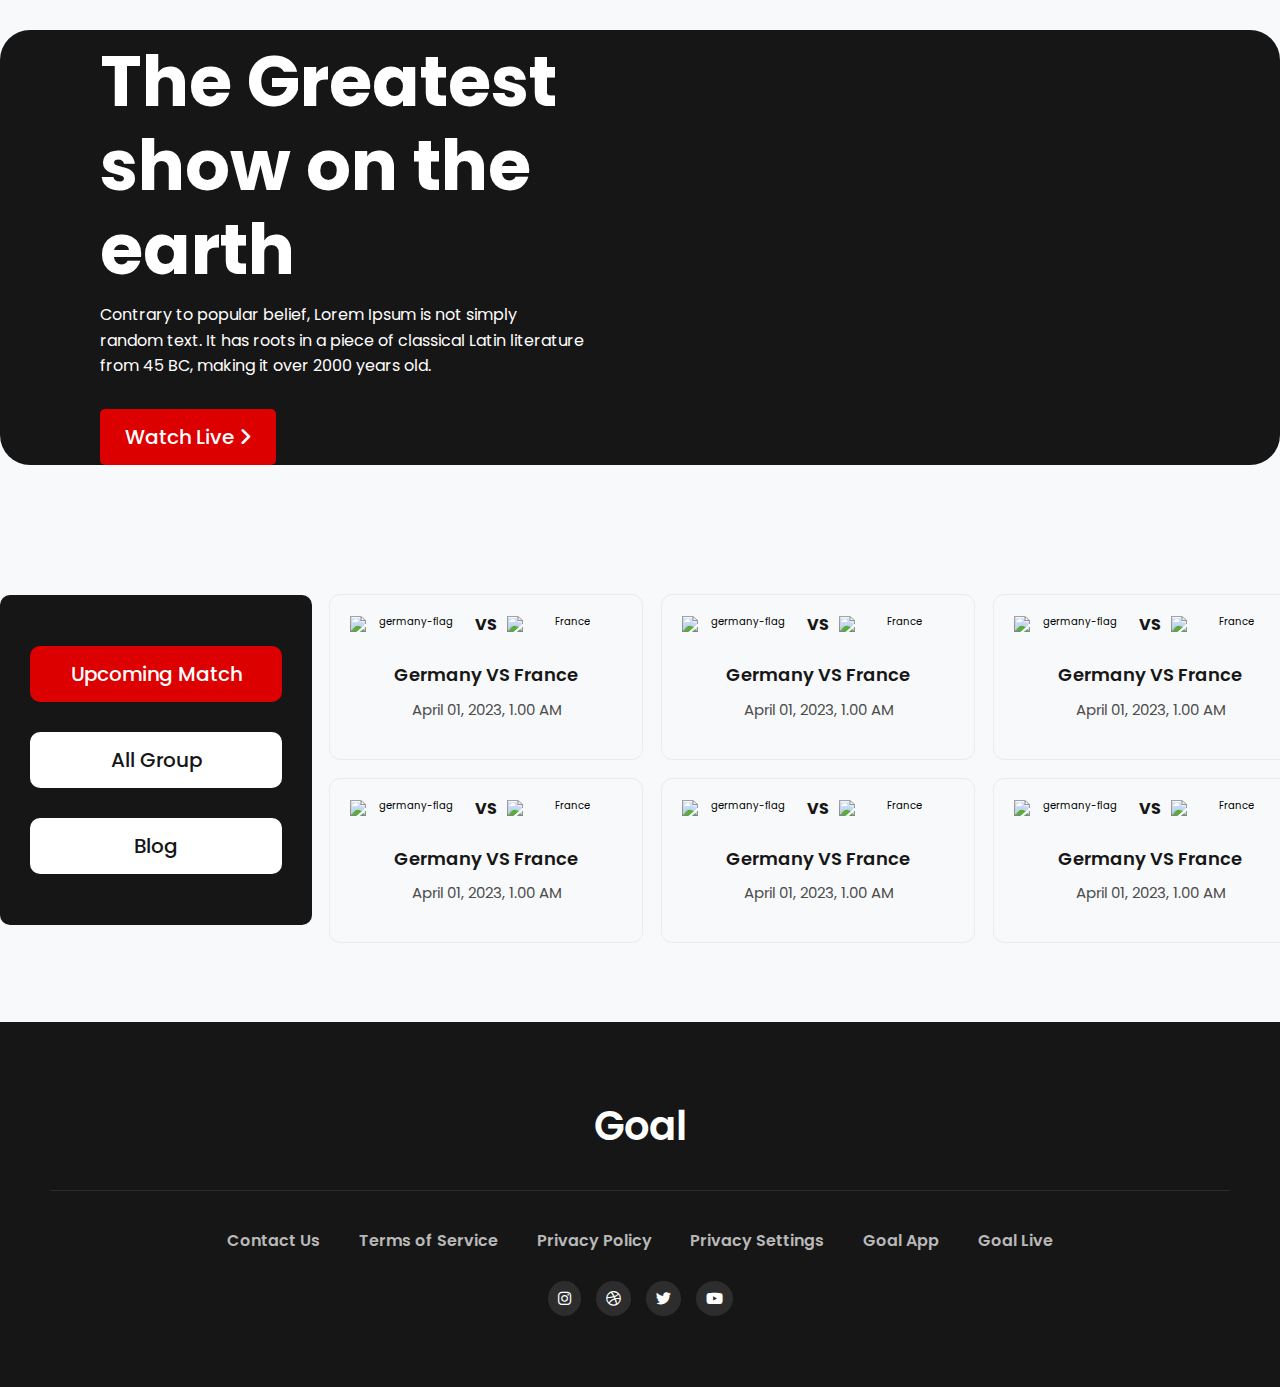
==== resources/match.html @ b2fe671b "I add a upcoming matches pages" ====
<!DOCTYPE html>
<html lang="en">
<head>
    <meta charset="UTF-8">
    <meta http-equiv="X-UA-Compatible" content="IE=edge">
    <meta name="viewport" content="width=device-width, initial-scale=1.0">
    <title>FIFA World Cup Qatar 2022</title>

    <!-- Favicon LInk -->
    <link rel="shortcut icon" href="../assets/favicon.png" type="image/x-icon">

    <!-- Google Fonts Links -->
    <link rel="preconnect" href="https://fonts.googleapis.com">
    <link rel="preconnect" href="https://fonts.gstatic.com" crossorigin>
    <link href="https://fonts.googleapis.com/css2?family=Poppins:wght@400;600;700&family=Roboto:wght@400;500;700&display=swap" rel="stylesheet">

    <!-- Font-Awesome CDN Link -->
    <link rel="stylesheet" href="https://cdnjs.cloudflare.com/ajax/libs/font-awesome/6.1.1/css/all.min.css"/>

    <!-- Main CSS File Link -->
    <link rel="stylesheet" href="../css/style.css">
    <link rel="stylesheet" href="./match.css">
</head>
<body>

    <!-- Start Header Section MarkUp -->
    <header class="container">
        <div class="row">
            <div class="header-items">
                <div class="header-left">
                    <h1>The Greatest show on the earth</h1>
                    <p>Contrary to popular belief, Lorem Ipsum is not simply</p>
                    <p>random text. It has roots in a piece of classical Latin literature</p>
                    <p>from 45 BC, making it over 2000 years old.</p>

                    <a href="#" class="btn btn-live">Watch Live <i class="fa-solid fa-angle-right"></i></a>
                </div>
                <div class="header-right">
                    <img src="../assets/Banner Image.png" alt="">
                </div>
            </div>
        </div>
    </header>
    <!-- End Header Section MarkUp -->

    <!--  Start Blog Section MarkUp -->
    <section class="container">
        <div class="row">
            <div class="blog-items">
                <div class="blog-navigator-btn">
                    <ul>
                        <li><a href="#" class="btn-Active btn-inActive">Upcoming Match</a></li>
                        <li><a href="#" class="btn-inActive">All Group</a></li>
                        <li><a href="#" class="btn-inActive">Blog</a></li>
                    </ul>
                </div>
                <div class="matches">
                    <div class="match-card">
                        <div class="flag-align">
                            <img src="../assets/germany Flag.png" alt="germany-flag">
                            <h5>VS</h5>
                            <img src="../assets/Flag.png" alt="France">
                        </div>
                        <div class="card-details">
                            <h4>Germany VS France</h4>
                            <h6>April 01, 2023, 1.00 AM</h6>
                        </div>
                    </div>
                    <div class="match-card">
                        <div class="flag-align">
                            <img src="../assets/germany Flag.png" alt="germany-flag">
                            <h5>VS</h5>
                            <img src="../assets/Flag.png" alt="France">
                        </div>
                        <div class="card-details">
                            <h4>Germany VS France</h4>
                            <h6>April 01, 2023, 1.00 AM</h6>
                        </div>
                    </div>
                    <div class="match-card">
                        <div class="flag-align">
                            <img src="../assets/germany Flag.png" alt="germany-flag">
                            <h5>VS</h5>
                            <img src="../assets/Flag.png" alt="France">
                        </div>
                        <div class="card-details">
                            <h4>Germany VS France</h4>
                            <h6>April 01, 2023, 1.00 AM</h6>
                        </div>
                    </div>
                    <div class="match-card">
                        <div class="flag-align">
                            <img src="../assets/germany Flag.png" alt="germany-flag">
                            <h5>VS</h5>
                            <img src="../assets/Flag.png" alt="France">
                        </div>
                        <div class="card-details">
                            <h4>Germany VS France</h4>
                            <h6>April 01, 2023, 1.00 AM</h6>
                        </div>
                    </div>
                    <div class="match-card">
                        <div class="flag-align">
                            <img src="../assets/germany Flag.png" alt="germany-flag">
                            <h5>VS</h5>
                            <img src="../assets/Flag.png" alt="France">
                        </div>
                        <div class="card-details">
                            <h4>Germany VS France</h4>
                            <h6>April 01, 2023, 1.00 AM</h6>
                        </div>
                    </div>
                    <div class="match-card">
                        <div class="flag-align">
                            <img src="../assets/germany Flag.png" alt="germany-flag">
                            <h5>VS</h5>
                            <img src="../assets/Flag.png" alt="France">
                        </div>
                        <div class="card-details">
                            <h4>Germany VS France</h4>
                            <h6>April 01, 2023, 1.00 AM</h6>
                        </div>
                    </div>
                </div>
            </div>
        </div>
    </section>
    <!--  End Blog Section MarkUp -->

    <!-- Start Footer Section MarkUp -->

    <footer class="container footer-bg">
        <div class="row">
            <div class="footer-items">
                <h2>Goal</h2>
                <div class="footer-menu">
                    <ul>
                        <li><a href="#">Contact Us</a></li>
                        <li><a href="#">Terms of Service</a></li>
                        <li><a href="#">Privacy Policy</a></li>
                        <li><a href="#">Privacy Settings</a></li>
                        <li><a href="#">Goal App</a></li>
                        <li><a href="#">Goal Live</a></li>
                    </ul>
                </div>
                <div class="social-icons">
                    <ul>
                        <li><a href="#"><i class="fa-brands fa-instagram"></i></a></li>
                        <li><a href="#"><i class="fa-brands fa-dribbble"></i></a></li>
                        <li><a href="#"><i class="fa-brands fa-twitter"></i></a></li>
                        <li><a href="#"><i class="fa-brands fa-youtube"></i></a></li>
                    </ul>
                </div>
            </div>
        </div>
    </footer>
    <!-- End Footer Section MarkUp -->
    
</body>
</html>
---- css/style.css ----
/* ==================== */
/* ====== RESET ======= */
/* ==================== */

*{
    margin: 0;
    padding: 0;
    box-sizing: border-box;
}

html{
    font-size: 62.5%;
    line-height: 1.2;
}

body{
    font-family: 'Poppins', sans-serif;
    /* font-family: 'Roboto', sans-serif; */
}

ul{
    display: flex;
    align-items: center;
}

ul li{
    list-style: none;
    cursor: pointer;
}

a{
    text-decoration: none;
}


/* ======= Resusable Components ======= */

.container{
    max-width: 160rem;
    margin: 0 auto;
    background-color: var(--container-bg);
    padding-top: 3rem;
}

.row{
    max-width: 132.1rem;
    margin: 0 auto;
}

/* Colors */

:root{
    --primary-color: #161616;
    --primary-color-2: rgb(22, 22, 22, 70%);
    --secondary-color: #DD0000;
    --text-color-1: #B9B9B9;
    --white: #FFFFFF;
    --container-bg: #f8f9fa;
}


h1{
    font-size: 7rem;
    font-weight: 700;
    color: var(--white);
    margin-bottom: 1rem;
}

h2{
    font-size: 4rem;
    font-weight: 600;
    color: var(--white);
}

h4{
    font-size: 1.8rem;
    font-weight: 600;
    color: var(--primary-color);
    margin-bottom: 1.5rem;
}

p{
    font-size: 1.6rem;
    font-weight: 400;
    color: var(--white);
    line-height: 1.6;
}

img{
    width: 100%;
}

/* BUTON */

.btn:link,
.btn:visited,
.btn{
    background: var(--secondary-color);
    color: var(--white);
    font-size: 2rem;
    font-weight: 500;
    padding: 1.6rem 2.5rem;
    border-radius: .5rem;
    cursor: pointer;
    display: inline-block;
}

.btn-inActive:link,
.btn-inActive:visited,
.btn-inActive{
    background: var(--white);
    color: var(--primary-color);
    font-size: 2rem;
    font-weight: 500;
    padding: 1.6rem 0;
    border-radius: 1rem;
    width: 25.2rem;
    display: inline-block;
    text-align: center;
    cursor: pointer;
}

.btn-Active{
    background: var(--secondary-color)!important;
    color: var(--white)!important;
}

/* Blog Cards */

.card{
    max-width: 31.2rem;
    box-shadow: rgba(0, 0, 0, 0.05) 0px 0px 0px 1px;
    border-radius: 1rem;
}

.card .card-details{
    padding: 1rem 2rem 2rem 2rem;
}

.card .card-details .btn-transfer{
    border: .1rem solid var(--primary-color-2);
    padding: .4rem .9rem;
    border-radius: .5rem;
    color: var(--primary-color);
    font-size: 1.6rem;
    font-weight: 600;
    margin: .7rem 0;
    display: inline-block;
}

.card .card-details .blog-history a {
    color: var(--primary-color-2);
    font-size: 1.6rem;
    margin-right: 2rem;
    
}

.card .card-details .blog-history a:last-child{
    margin-right: 0;
}


/* ====== Start Header Section Design ====== */

.header-items{
    display: grid;
    grid-template-columns: repeat(2, 1fr);
    align-items: center;
    background: var(--primary-color);
    padding: 1rem 7rem 0 10rem;
    border-radius: 3rem;
}

.header-items .header-left{
    max-width: 53rem;
}

.header-items .header-left p:nth-child(4){
    margin-bottom: 3rem;
}

/* ====== Start Blog Section Design ====== */

.blog-items{
    display: grid;
    grid-template-columns: 33rem auto;
    justify-content: space-between;
    margin-top: 10rem;
    padding-bottom: 8rem;
}

.blog-items .blog-navigator-btn{
    background: var(--primary-color);
    display: flex;
    justify-content: center;
    align-items: center;
    border-radius: 1rem;
    width: 31.2rem;
    height: 33rem;
}

.blog-items .blog-navigator-btn ul{
    flex-direction: column;
}

.blog-items .blog-navigator-btn ul li{
    margin-bottom: 3rem;
}

.blog-items .blog-navigator-btn ul li:last-child{
    margin-bottom: 0rem;
}

.blog-items .blogs{
    display: grid;
    grid-template-columns: repeat(3, 31.2rem);
    gap: 2rem;
    justify-content: center;
    align-items: center;
}

/* ====== Start Footer Section Design ====== */

.footer-bg{
    background: var(--primary-color);
}

.footer-items{
    text-align: center;
    padding: 5rem;
}

.footer-items h2{
    border-bottom: .1rem solid rgba(255, 255, 255, 10%);
    padding-bottom: 4rem;
}

.footer-items .footer-menu{
    width: 70%;
    margin: 4rem auto;
}

.footer-items .footer-menu ul{
    justify-content: space-between;
    align-items: center;
}

.footer-items .footer-menu ul li a{
    font-size: 1.6rem;
    color: var(--text-color-1);
    font-weight: 600;
}


.footer-items .social-icons{
    margin: 3rem 0;
 }

 .footer-items .social-icons ul{
    justify-content: center;
    align-items: center;
 }

 .footer-items .social-icons ul li{
    margin-left: 1.5rem;
 }

 .footer-items .social-icons ul li:first-child{
    margin-left: 0;
 }

 .footer-items .social-icons ul li a{
    color: var(--white);
 }

 .footer-items .social-icons ul li a i::before{
    background: rgb(255, 255, 255, 10%);
    width: 1.5rem;
    height: 1.5rem;
    border-radius: 50%;
    font-size: 1.5rem;
    padding: 1rem;
    transition: .3s;
}

.footer-items .social-icons ul li a:hover i::before{
    background: var(--secondary-color);
}
---- resources/match.css ----
/* Upcoming Match Card Design */



.matches {
    display: grid;
    grid-template-columns: repeat(3, 31.2rem);
    gap: 2rem;
    justify-content: center;
    align-items: center;
}

.matches .match-card{
    max-width: 31.2rem;
    box-shadow: rgba(0, 0, 0, 0.05) 0px 0px 0px 1px;
    border-radius: 1rem;
    padding: 2rem;
    text-align: center;
}

.matches .match-card .flag-align{
    display: flex;
    align-items: center;
    justify-content: space-between;
}

.matches .match-card .flag-align h5{
    font-size: 1.6rem;
    font-weight: 700;
    color: #161616;
    margin: 0 1rem;
}
.matches .match-card .card-details h4{
    margin-top: 3rem;
}

.matches .match-card .card-details h6{
    font-size: 1.5rem;
    font-weight: 400;
    color: #4D4D4D;
    margin-bottom: 2rem;
}
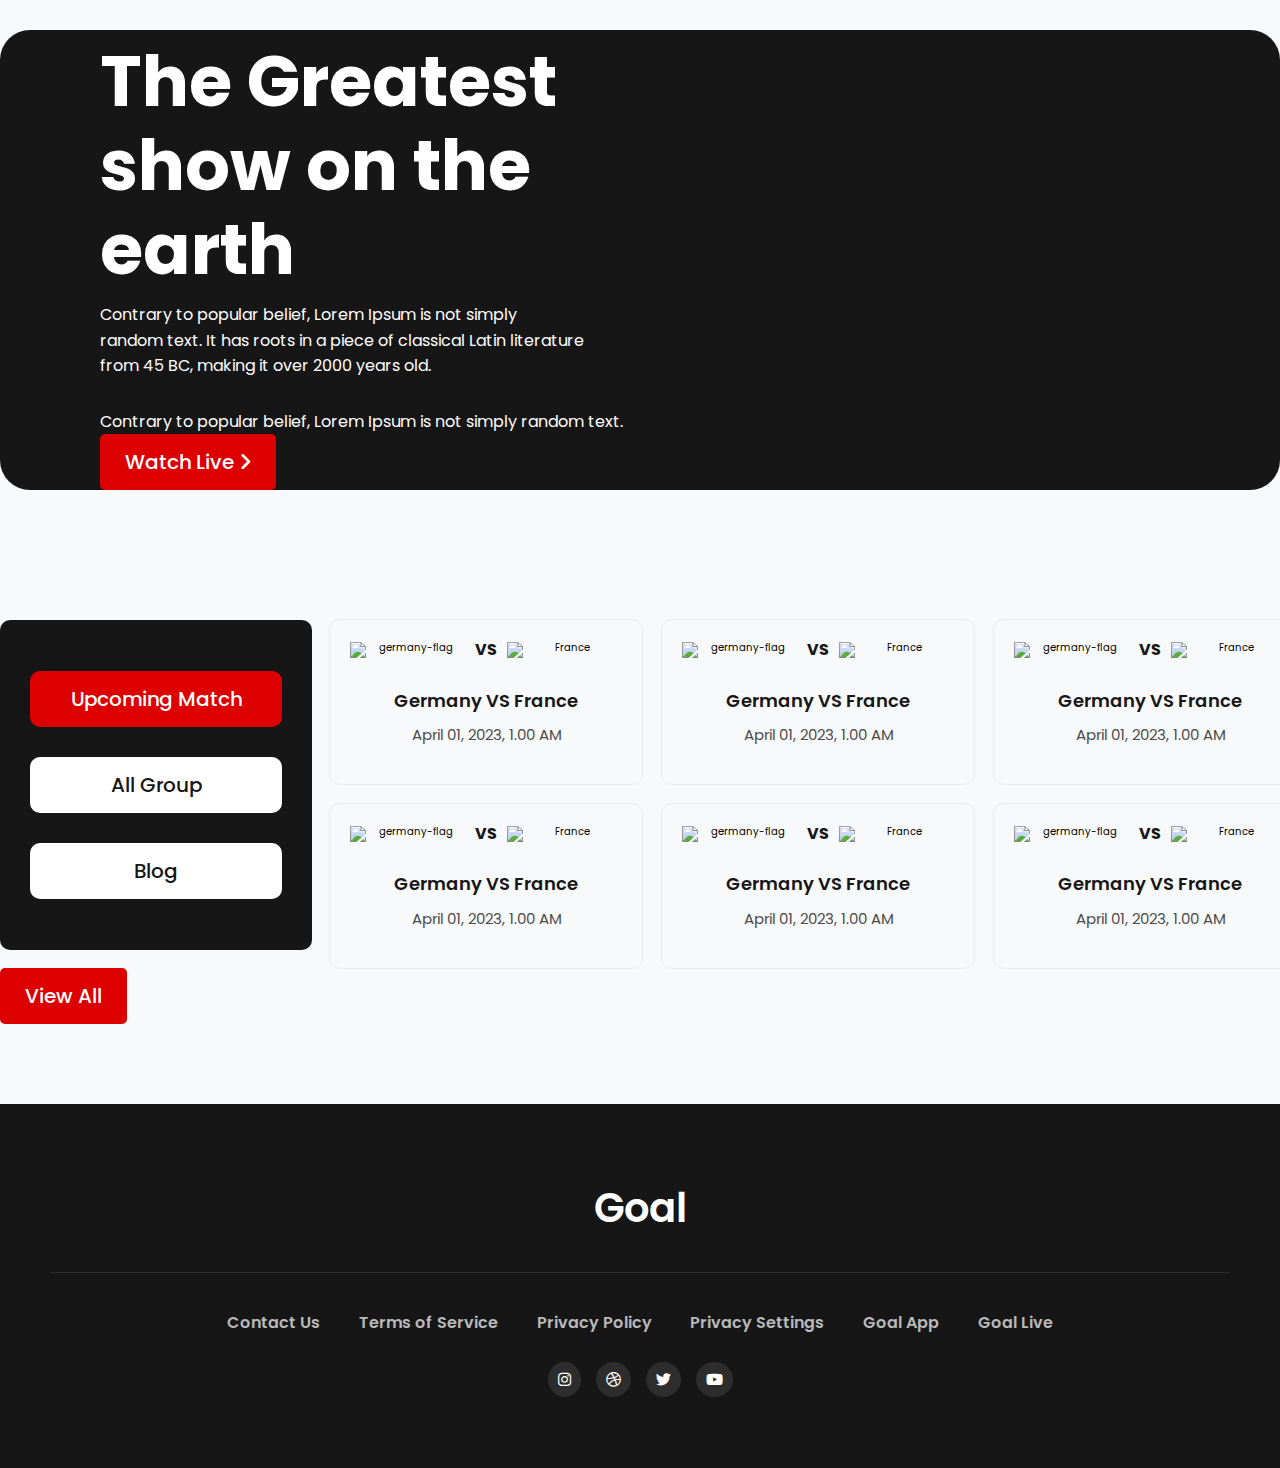
==== commit ad638fd8: "I have added group page and designed with full responsive" ====
--- a/resources/match.html
+++ b/resources/match.html
@@ -20,6 +20,9 @@
     <!-- Main CSS File Link -->
     <link rel="stylesheet" href="../css/style.css">
     <link rel="stylesheet" href="./match.css">
+
+    <!-- Responsive CSS File Link -->
+    <link rel="stylesheet" href="../css/responsive.css">
 </head>
 <body>
 
@@ -29,10 +32,10 @@
             <div class="header-items">
                 <div class="header-left">
                     <h1>The Greatest show on the earth</h1>
-                    <p>Contrary to popular belief, Lorem Ipsum is not simply</p>
-                    <p>random text. It has roots in a piece of classical Latin literature</p>
-                    <p>from 45 BC, making it over 2000 years old.</p>
-
+                    <p class="display-none2">Contrary to popular belief, Lorem Ipsum is not simply</p>
+                    <p class="display-none2">random text. It has roots in a piece of classical Latin literature</p>
+                    <p class="display-none2">from 45 BC, making it over 2000 years old.</p>
+                    <p class="display-none">Contrary to popular belief, Lorem Ipsum is not simply random text.</p>
                     <a href="#" class="btn btn-live">Watch Live <i class="fa-solid fa-angle-right"></i></a>
                 </div>
                 <div class="header-right">
@@ -50,8 +53,8 @@
                 <div class="blog-navigator-btn">
                     <ul>
                         <li><a href="#" class="btn-Active btn-inActive">Upcoming Match</a></li>
-                        <li><a href="#" class="btn-inActive">All Group</a></li>
-                        <li><a href="#" class="btn-inActive">Blog</a></li>
+                        <li><a href="./group.html" class="btn-inActive">All Group</a></li>
+                        <li><a href="../index.html" class=" btn-inActive">Blog</a></li>
                     </ul>
                 </div>
                 <div class="matches">
@@ -122,6 +125,7 @@
                         </div>
                     </div>
                 </div>
+                <div class="display-none m-t"><a href="#" class="btn display-none">View All</a></div>
             </div>
         </div>
     </section>
--- a/resources/match.css
+++ b/resources/match.css
@@ -43,3 +43,99 @@
     margin-bottom: 2rem;
 }
 
+
+/* All Groups Card Design */
+
+.groups h2{
+    text-align: center;
+    color: #161616;
+    margin-bottom: 3rem;
+}
+
+.group-items{
+    display: grid;
+    grid-template-columns: repeat(4, 23rem);
+    gap: 1rem;
+    justify-content: center;
+    align-items: center;
+}
+
+.group-items .group-card{
+    border: .1rem solid rgba(22, 22, 22,10%);
+    
+}
+
+.group-items .group-card .border-bottom{
+    border-bottom: .1rem solid rgba(22, 22, 22,10%);
+    padding: 1rem 0 0 2rem; 
+}
+
+.group-items .group-card h4{
+    font-size: 2.5rem;
+    font-weight: 600;
+    color: #161616;
+}
+
+.group-items .group-card .padding-inside{
+    padding: 1rem 0 0 2rem; 
+}
+
+.group-items .group-card .padding-inside h6{
+    font-size: 1.8rem;
+    color: rgba(22, 22, 22, 80%);
+    font-weight: 600;
+    margin-bottom: 2rem;
+}
+
+/* Nike Ball Hub Section Design */
+
+.nike-ball-items{
+    display: flex;
+    height: 40rem;
+}
+
+.nike-ball-items .nike-ball-left{
+    flex: 30%;
+}
+
+.nike-ball-items .nike-ball-left .position-fixed{
+    position: relative;
+}
+.nike-ball-items .nike-ball-left .position-fixed img{
+    width: 40.9rem;
+    position: absolute;
+    top: -2rem;
+    right: -20rem;
+    z-index: 999;
+}
+
+.nike-ball-items .nike-ball-right{
+    flex: 70%;
+    background: #DD0000;
+    clip-path: polygon(0 0, 100% 0, 100% 90%, 25% 90%);
+}
+
+.nike-ball-items .nike-ball-right .right-items{
+    padding-top: 6rem;
+    margin-left: 23rem;
+}
+
+.nike-ball-items .nike-ball-right .right-items h4{
+    font-size: 4rem;
+    color: #FFFFFF;
+    font-weight: 700;
+}
+
+.nike-ball-items .nike-ball-right .right-items p{
+    font-size: 1.4rem;
+    color: #FFFFFF;
+    font-weight: 400;
+    width: 80%;
+    margin-bottom: 4rem;
+}
+
+.nike-ball-items .nike-ball-right .right-items .btn-explore{
+    background: #FFFFFF ;
+    color: #DD0000;
+}
+
--- a/css/responsive.css
+++ b/css/responsive.css
@@ -0,0 +1,343 @@
+
+/* ==== Start Responsive Design ==== */
+
+@media only screen and (max-width : 1200px) {
+    .container{
+        max-width: 120rem;
+        
+    }
+    
+    .row{
+        max-width: 114rem;
+        margin: 0 auto;
+    }
+
+    .blog-items{
+        grid-template-columns: auto auto;
+    }
+
+    .blog-items .blogs{
+        grid-template-columns: repeat(3, 1fr);
+    }
+
+    .card{
+        max-width: 25rem;
+    }
+
+    .matches {
+        grid-template-columns: repeat(2, 31.2rem);
+        width: 70%;
+    }
+
+    .group-items{
+        grid-template-columns: repeat(3, 25rem);
+    }
+    
+    
+}
+
+
+@media only screen and (max-width : 992px) {
+
+    html{
+        font-size: 57.5%;
+        line-height: 1.1;
+    }
+
+    
+    h1{
+        font-size: 4.5rem;
+        margin-bottom: .5rem;
+    }
+
+    h2{
+        font-size: 3rem;
+    }
+
+    h4{
+        font-size: 1.8rem;
+        margin: 2rem 0;
+    }
+
+    p{
+        font-size: 1.5rem;
+        line-height: 1.5;
+        margin: 1rem 0;
+
+    }
+
+    .container{
+        max-width: 99.2rem;
+        
+    }
+    
+    .row{
+        max-width: 90rem;
+        margin: 0 auto;
+    }
+
+    .blog-items{
+        flex-direction: column;
+        justify-content: center;
+        align-items: center;
+        margin-top: 4rem;
+    }
+
+    .blog-items .blog-navigator-btn{
+        background: transparent;
+        width: 100%;
+        height: 10rem;
+        display: inline-block;
+    }
+    
+
+    .blog-items .blog-navigator-btn ul{
+        flex-direction: row;
+        align-items: center;
+        justify-content: space-between;
+    }
+
+    .blog-items .blog-navigator-btn ul li{
+        margin-bottom: 0;
+    }
+
+    .btn-inActive:link,
+    .btn-inActive:visited,
+    .btn-inActive{
+        width: 25rem;
+    }
+
+    .blog-items .blogs{
+        grid-template-columns: repeat(2, auto);
+    }
+
+    .card{
+        max-width: 50rem;
+    }
+
+    .matches {
+        width: 100%;
+    }
+
+    .display-none{
+        display: block;
+    }
+
+    .display-none2{
+        display: none;
+    }
+
+    .footer-items .footer-menu{
+        width: 100%;
+        
+    }
+    
+    .footer-items .footer-menu ul{
+        grid-template-columns: repeat(4, auto);
+        justify-content: space-around;
+        row-gap: 2rem;
+    }
+    
+    .footer-items .footer-menu ul li a{
+        font-size: 1.6rem;
+    }
+
+}
+
+
+@media only screen and (max-width : 834px){
+    .container{
+        max-width: 83.4rem;
+        
+    }
+    
+    .row{
+        max-width: 78rem;
+        margin: 0 auto;
+    }
+
+    .header-items {
+        padding: 1rem 5rem 0 7rem;
+    }
+
+    h1{
+        font-size: 4rem;
+    }
+
+    .group-items{
+        grid-template-columns: repeat(2, 27rem);
+    }
+
+    .d-n{
+        display: none;
+    }
+
+
+}
+
+@media only screen and (max-width : 768px){
+    .container{
+        max-width: 76.8rem;
+        
+    }
+    
+    .row{
+        max-width: 70rem;
+        margin: 0 auto;
+    }
+
+    .header-items {
+        padding: 1rem 4rem 0 5rem;
+    }
+
+    h1{
+        font-size: 3.5rem;
+    }
+
+    h4{
+        font-size: 1.6rem;
+    }
+
+    p{
+        font-size: 1.4rem;
+    }
+
+    .btn-inActive:link,
+    .btn-inActive:visited,
+    .btn-inActive{
+        width: 22rem;
+    }
+
+
+}
+
+
+@media only screen and (max-width : 576px){
+    .container{
+        max-width: 57.6rem;
+        
+    }
+    
+    .row{
+        max-width: 55rem;
+        margin: 0 auto;
+    }
+
+    .header-items{
+        grid-template-columns: repeat(1, 1fr);
+        text-align: center;
+        border-radius: 1rem;
+    }
+
+    .header-items .header-left {
+        max-width: 30rem;
+        margin: 4rem auto;
+    }
+
+    .header-items .header-left p{
+        margin: 2rem 0;
+    }
+
+    .header-items .header-right{
+        width: 90%;
+        margin: 0 auto;
+    }
+
+    h1{
+        font-size: 3rem;
+    }
+
+    h4{
+        font-size: 1.6rem;
+    }
+
+    .blog-items{
+        margin-top: 0;
+    }
+
+    .blog-items .blog-navigator-btn{
+        height: auto;
+        margin-bottom: 3rem;
+    }
+
+    .blog-items .blog-navigator-btn ul{
+        flex-direction: column;
+        row-gap: 2rem;
+    }
+
+    .blog-items .blogs{
+        grid-template-columns: repeat(1, auto);
+    }
+
+    .matches {
+        grid-template-columns: repeat(1, auto);
+    }
+
+    .footer-items .footer-menu ul{
+        grid-template-columns: repeat(1, auto);
+    }
+
+}
+
+
+@media only screen and (max-width : 480px){
+
+    html{
+        font-size: 53.5%;
+    }
+
+    .container{
+        max-width: 48rem;
+        
+    }
+    
+    .row{
+        max-width: 44rem;
+        margin: 0 auto;
+    }
+
+    .header-items .header-right{
+        width: 80%;
+        margin: 0 auto;
+    }
+
+    .group-items{
+        grid-template-columns: repeat(1, 30rem);
+    }
+
+}
+
+@media only screen and (max-width : 375px){
+
+    html{
+        font-size: 50.5%;
+    }
+
+    .container{
+        max-width: 37.5rem;
+        
+    }
+    
+    .row{
+        max-width: 35rem;
+        margin: 0 auto;
+    }
+
+    h1{
+        font-size: 2.2rem;
+    }
+
+    h4{
+        font-size: 1.8rem;
+    }
+
+    p{
+        font-size: 1.2rem;
+    }
+
+
+
+    
+}
+
+    